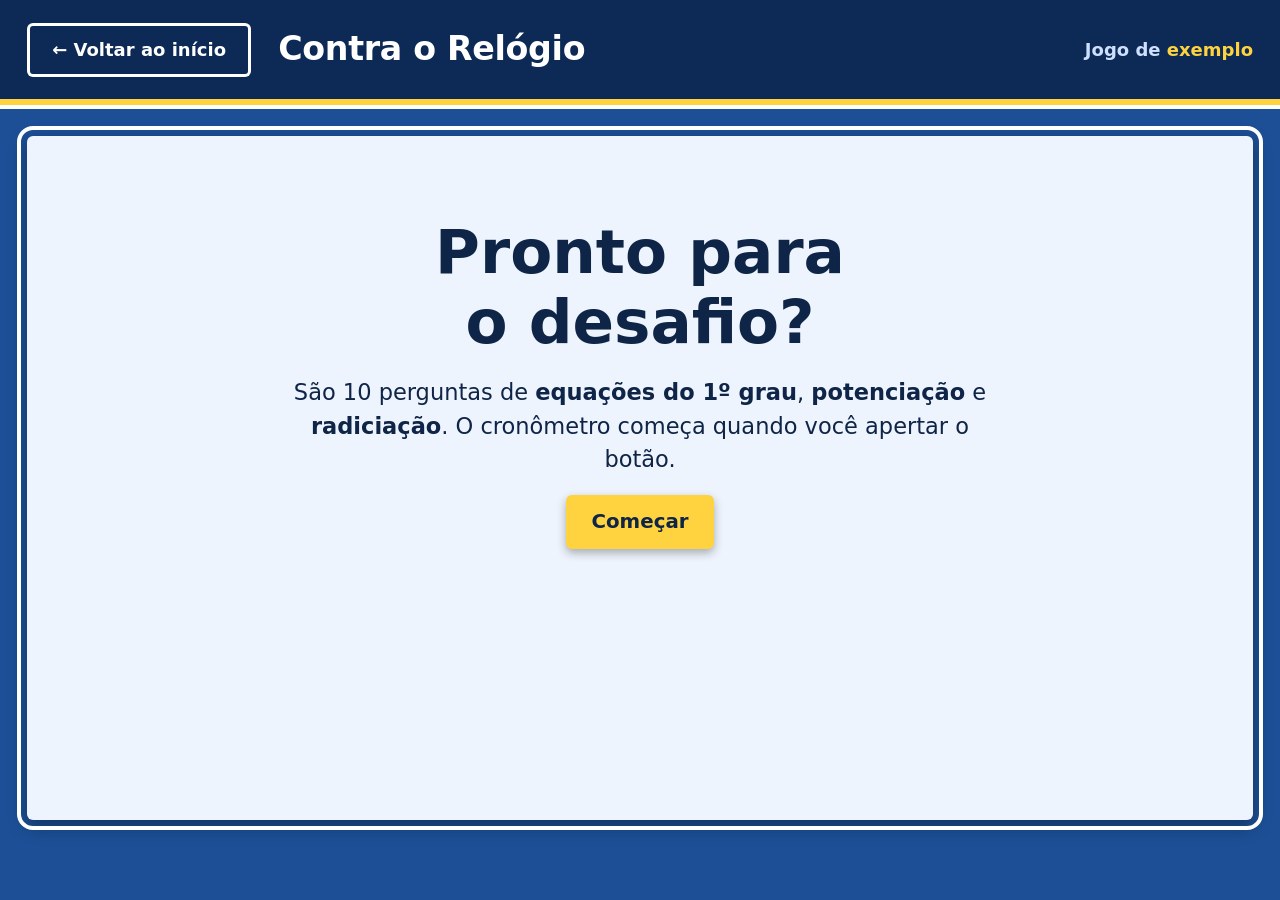
==== jogos/exemplo-2/index.html @ 6c47d1ba "Jogo de exemplo 2: Contra o Relógio (equações, potências e raízes) Co-Authored-By: Claude Opus 5.5 <" ====
<!DOCTYPE html>
<html lang="pt-BR">
<head>
  <meta charset="utf-8">
  <meta name="viewport" content="width=device-width, initial-scale=1">
  <title>Contra o Relógio · Fliperama da Matemática</title>
  <!-- Visual comum a todos os jogos (cores, cabeçalho e botões) -->
  <link rel="stylesheet" href="../../estilo-comum.css">
  <style>
    /* ===== Estilo só deste jogo ===== */

    .jogo {
      max-width: 46rem;
      margin: 0 auto;
    }

    .jogo__topo {
      display: flex;
      flex-wrap: wrap;
      gap: 0.75rem 1rem;
      align-items: center;
      justify-content: space-between;
      margin-bottom: 2rem;
    }

    .jogo__rodada {
      margin: 0;
      font-weight: 800;
      font-size: 1.1rem;
    }

    .jogo__placares {
      display: flex;
      flex-wrap: wrap;
      gap: 0.75rem;
    }

    /* Etiqueta com o assunto da pergunta */
    .assunto {
      display: inline-block;
      margin-left: 0.5rem;
      padding: 0.1rem 0.6rem;
      border-radius: 4px;
      background: var(--azul-quadra);
      color: var(--branco);
      font-size: 1rem;
    }

    .pergunta {
      margin: 0 0 0.5rem;
      font-size: clamp(1.1rem, 2.4vw, 1.3rem);
      font-weight: 700;
    }

    /* A conta em destaque */
    .conta {
      margin: 0 0 1.75rem;
      font-size: clamp(2rem, 6vw, 3.2rem);
      font-weight: 900;
      letter-spacing: -0.01em;
      line-height: 1.3;
      font-variant-numeric: tabular-nums;
    }

    .conta sup {
      font-size: 0.55em;
    }

    /* Sinal de raiz com a "tampa" em cima do número */
    .raiz {
      white-space: nowrap;
    }

    .raiz__numero {
      border-top: 0.08em solid currentColor;
      padding: 0 0.08em;
    }

    .x {
      color: var(--azul-quadra);
      font-style: italic;
    }

    /* As 4 respostas */
    .opcoes {
      display: grid;
      grid-template-columns: repeat(2, minmax(0, 1fr));
      gap: 1rem;
    }

    .opcao {
      min-height: 4rem;
      font-size: 1.6rem;
      background: var(--branco);
      color: var(--texto-escuro);
      box-shadow: inset 0 0 0 3px var(--azul-quadra), 0 4px 10px rgb(0 0 0 / 0.12);
    }

    .opcao:hover {
      background: var(--amarelo);
    }

    .opcao sup {
      font-size: 0.6em;
    }

    /* Resposta certa e resposta errada (com palavras na mensagem também) */
    .opcao--certa,
    .opcao--certa:hover {
      background: var(--acerto-fundo);
      box-shadow: inset 0 0 0 4px var(--acerto-linha);
      color: var(--acerto-texto);
      opacity: 1;
    }

    .opcao--errada,
    .opcao--errada:hover {
      background: var(--erro-fundo);
      box-shadow: inset 0 0 0 4px var(--erro-linha);
      color: var(--erro-texto);
      text-decoration: line-through;
      opacity: 1;
    }

    .explicacao {
      margin: 0 0 1rem;
      font-size: 1.15rem;
    }

    /* Tela inicial e tela final */
    .tela-centro {
      text-align: center;
      display: grid;
      gap: 1rem;
      justify-items: center;
      padding-block: 2rem;
      max-width: 40rem;
      margin: 0 auto;
    }

    .tela-centro h2 {
      font-size: clamp(2rem, 6vw, 3.4rem);
      font-weight: 900;
    }

    .tela-centro p {
      margin: 0;
      font-size: 1.25rem;
    }

    [hidden] {
      display: none !important;
    }

    @media (max-width: 30rem) {
      .opcoes {
        grid-template-columns: 1fr;
      }
    }
  </style>
</head>
<body>

  <!-- Cabeçalho igual em todos os jogos -->
  <header class="cabecalho">
    <div class="cabecalho__dentro">
      <a class="botao botao--voltar" href="../../index.html">← Voltar ao início</a>
      <h1 class="cabecalho__titulo">Contra o Relógio</h1>
      <p class="cabecalho__grupo">Jogo de <strong>exemplo</strong></p>
    </div>
  </header>

  <main class="pagina-jogo">
    <section class="area-jogo">

      <!-- Tela inicial -->
      <div class="tela-centro" id="telaInicio">
        <h2>Pronto para o desafio?</h2>
        <p>São 10 perguntas de <strong>equações do 1º grau</strong>, <strong>potenciação</strong> e <strong>radiciação</strong>. O cronômetro começa quando você apertar o botão.</p>
        <button class="botao" id="comecar">Começar</button>
      </div>

      <!-- Tela do jogo -->
      <div class="jogo" id="telaJogo" hidden>
        <div class="jogo__topo">
          <p class="jogo__rodada"><span id="rodada">Pergunta 1 de 10</span><span class="assunto" id="assunto"></span></p>
          <div class="jogo__placares">
            <div class="placar">Acertos <span class="placar__valor" id="placar">0</span></div>
            <div class="placar">Tempo <span class="placar__valor" id="relogio">0:00</span></div>
          </div>
        </div>

        <p class="pergunta" id="pergunta"></p>
        <p class="conta" id="conta"></p>
        <div class="opcoes" id="opcoes"></div>

        <!-- Mensagem de acerto ou erro (o leitor de tela também lê) -->
        <div aria-live="polite">
          <p class="mensagem" id="mensagem" hidden></p>
        </div>
        <p class="explicacao" id="explicacao" hidden></p>
        <button class="botao" id="proxima" hidden>Próxima pergunta</button>
      </div>

      <!-- Tela final -->
      <div class="tela-centro" id="telaFinal" hidden>
        <h2 id="tituloFinal"></h2>
        <p id="textoFinal"></p>
        <p id="tempoFinal"></p>
        <button class="botao" id="denovo">Jogar de novo</button>
      </div>

    </section>
  </main>

  <script>
    // ===== Configuração =====
    // Quantas perguntas de cada assunto (total: 10)
    const QUANTAS = { equacao: 4, potencia: 3, raiz: 3 };
    const TOTAL_PERGUNTAS = 10;

    // ===== Elementos da página =====
    const el = (id) => document.getElementById(id);

    // ===== Estado do jogo (fica só na memória da página) =====
    let perguntas = [];
    let rodada = 0;
    let acertos = 0;
    let errouNestaRodada = false;
    let inicio = 0;          // hora em que o jogo começou
    let cronometro = null;   // o relógio que atualiza a tela

    // ===== Ajudantes =====

    // Número inteiro sorteado entre min e max
    function sortear(min, max) {
      return Math.floor(Math.random() * (max - min + 1)) + min;
    }

    // Sorteia um item de uma lista
    function umDe(lista) {
      return lista[sortear(0, lista.length - 1)];
    }

    // Embaralha uma lista
    function embaralhar(lista) {
      return lista
        .map((item) => [Math.random(), item])
        .sort((a, b) => a[0] - b[0])
        .map((par) => par[1]);
    }

    // Escreve um número com o sinal de menos certinho: −3
    function num(n) {
      return n < 0 ? "−" + Math.abs(n) : String(n);
    }

    // Número negativo entre parênteses, para usar no meio da conta: (−3)
    function numP(n) {
      return n < 0 ? "(" + num(n) + ")" : String(n);
    }

    // "+ 5" ou "− 5", para escrever a conta
    function maisMenos(n) {
      return n < 0 ? " − " + Math.abs(n) : " + " + n;
    }

    // Termo com x: 1x vira x
    function termoX(a) {
      return (a === 1 ? "" : num(a)) + '<span class="x">x</span>';
    }

    // Potência escrita bonita: base com expoente em cima
    function potencia(base, exp) {
      return numP(base) + "<sup>" + exp + "</sup>";
    }

    // Raiz escrita bonita: √ ou ∛ com a tampa em cima do número
    function raiz(n, indice) {
      const simbolo = indice === 3 ? "∛" : "√";
      return '<span class="raiz">' + simbolo + '<span class="raiz__numero">' + num(n) + "</span></span>";
    }

    // ===== Perguntas de EQUAÇÃO DO 1º GRAU =====

    // ax + b = c
    function equacaoSimples() {
      const a = sortear(2, 9);
      const x = sortear(-9, 12);
      let b = sortear(-20, 20);
      if (b === 0) b = 7;
      const c = a * x + b;
      return {
        assunto: "Equação",
        pergunta: "Qual é o valor de x?",
        conta: termoX(a) + maisMenos(b) + " = " + num(c),
        resposta: x,
        erradas: [x + 1, x - 1, -x, (c + b) / a, c - b, x + 2],
        explicacao:
          `${a}x = ${num(c)}${maisMenos(-b)} → ${a}x = ${num(c - b)} → x = ${num(c - b)} ÷ ${a} = ${num(x)}.`,
        confere: (r) => a * r + b === c,
      };
    }

    // a(x + b) = c
    function equacaoParenteses() {
      const a = sortear(2, 6);
      const x = sortear(-6, 10);
      let b = sortear(-8, 9);
      if (b === 0) b = 3;
      const c = a * (x + b);
      return {
        assunto: "Equação",
        pergunta: "Qual é o valor de x?",
        conta: a + '(<span class="x">x</span>' + maisMenos(b) + ") = " + num(c),
        resposta: x,
        erradas: [x + 1, -x, c - b, c / a + b, x - 2, c - a * b + 1],
        explicacao:
          `Divida os dois lados por ${a}: x${maisMenos(b)} = ${num(c / a)} → x = ${num(c / a)}${maisMenos(-b)} = ${num(x)}.`,
        confere: (r) => a * (r + b) === c,
      };
    }

    // ax + b = cx + d
    function equacaoDoisLados() {
      const a = sortear(3, 9);
      const c = sortear(1, a - 1);
      const x = sortear(-8, 10);
      let b = sortear(-15, 15);
      if (b === 0) b = -4;
      const d = (a - c) * x + b;
      return {
        assunto: "Equação",
        pergunta: "Qual é o valor de x?",
        conta: termoX(a) + maisMenos(b) + " = " + termoX(c) + (d === 0 ? "" : maisMenos(d)),
        resposta: x,
        erradas: [x + 1, -x, x - 1, (d + b) / (a - c), (d - b) / (a + c), x + 3],
        explicacao:
          `Junte o x de um lado: ${a}x − ${c === 1 ? "" : c}x = ${num(d)}${maisMenos(-b)} → ${a - c}x = ${num(d - b)} → x = ${num(x)}.`,
        confere: (r) => a * r + b === c * r + d,
      };
    }

    // ===== Perguntas de POTENCIAÇÃO =====

    // Calcule a potência: 3⁴, (−2)³, 7⁰...
    function potenciaValor() {
      const opcoes = [
        [2, sortear(2, 8)], [3, sortear(2, 4)], [4, sortear(2, 3)], [5, sortear(2, 3)],
        [10, sortear(2, 5)], [-2, sortear(2, 5)], [-3, sortear(2, 3)], [sortear(6, 12), 2],
        [sortear(2, 9), 0], [-1, sortear(5, 8)],
      ];
      const [base, exp] = umDe(opcoes);
      const resp = Math.pow(base, exp);
      let explicacao;
      if (exp === 0) {
        explicacao = "Todo número diferente de zero elevado a 0 dá 1.";
      } else {
        explicacao =
          `${potencia(base, exp)} = ` + Array(exp).fill(numP(base)).join(" × ") + ` = ${num(resp)}.`;
        if (base < 0) {
          explicacao += exp % 2 === 0
            ? " Base negativa com expoente par: o resultado é positivo."
            : " Base negativa com expoente ímpar: o resultado é negativo.";
        }
      }
      return {
        assunto: "Potência",
        pergunta: "Quanto vale esta potência?",
        conta: potencia(base, exp),
        resposta: resp,
        erradas: [base * exp, -resp, resp * base, exp === 0 ? 0 : Math.pow(base, exp - 1), base + exp],
        explicacao,
        confere: (r) => r === Math.pow(base, exp),
      };
    }

    // Propriedades: 2⁵ · 2³ = 2^? ou 5⁷ ÷ 5³ = 5^?
    function potenciaPropriedade() {
      const base = sortear(2, 9);
      const m = sortear(3, 9);
      const n = sortear(2, m - 1);
      const multiplicar = Math.random() < 0.5;
      const resp = multiplicar ? m + n : m - n;
      return {
        assunto: "Potência",
        pergunta: "Qual expoente completa a conta?",
        conta: potencia(base, m) + (multiplicar ? " · " : " ÷ ") + potencia(base, n) + " = " + base + "<sup>?</sup>",
        resposta: resp,
        erradas: multiplicar ? [m * n, resp + 1, m - n, resp - 1] : [m + n, Math.floor(m / n), resp + 1, m * n],
        mostrar: (v) => base + "<sup>" + v + "</sup>",
        explicacao: multiplicar
          ? `Multiplicação de potências de mesma base: conserve a base e some os expoentes. ${m} + ${n} = ${resp}.`
          : `Divisão de potências de mesma base: conserve a base e subtraia os expoentes. ${m} − ${n} = ${resp}.`,
        confere: (r) => r === (multiplicar ? m + n : m - n),
      };
    }

    // ===== Perguntas de RADICIAÇÃO =====

    // Raiz quadrada exata: √144
    function raizQuadrada() {
      const r = sortear(2, 20);
      const n = r * r;
      return {
        assunto: "Raiz",
        pergunta: "Quanto vale esta raiz quadrada?",
        conta: raiz(n, 2),
        resposta: r,
        erradas: [n / 2, r + 1, r - 1, 2 * r],
        explicacao: `${r} × ${r} = ${n}, então ${raiz(n, 2)} = ${r}.`,
        confere: (v) => v >= 0 && v * v === n,
      };
    }

    // Raiz cúbica exata (pode ser negativa): ∛−27
    function raizCubica() {
      let r = sortear(-6, 10);
      if (r === 0 || r === 1) r = 4;
      const n = r * r * r;
      return {
        assunto: "Raiz",
        pergunta: "Quanto vale esta raiz cúbica?",
        conta: raiz(n, 3),
        resposta: r,
        erradas: [n / 3, -r, r + 1, r * r],
        explicacao: `${numP(r)} × ${numP(r)} × ${numP(r)} = ${num(n)}, então ${raiz(n, 3)} = ${num(r)}.`,
        confere: (v) => v * v * v === n,
      };
    }

    // Soma de raízes: √36 + √64 (cuidado: não é √100!)
    function raizSoma() {
      let a = sortear(2, 12);
      let b = sortear(2, 12);
      if (a === b) b = a + 1;
      const resp = a + b;
      const errada = Math.sqrt(a * a + b * b); // erro comum: juntar tudo dentro da raiz
      return {
        assunto: "Raiz",
        pergunta: "Quanto dá esta conta?",
        conta: raiz(a * a, 2) + " + " + raiz(b * b, 2),
        resposta: resp,
        erradas: [Math.round(errada), resp + 1, a * b, resp - 2],
        explicacao:
          `Calcule cada raiz primeiro: ${raiz(a * a, 2)} = ${a} e ${raiz(b * b, 2)} = ${b}. Depois some: ${a} + ${b} = ${resp}.` +
          ` Atenção: ${raiz(a * a, 2)} + ${raiz(b * b, 2)} não é igual a ${raiz(a * a + b * b, 2)}.`,
        confere: (v) => v === a + b,
      };
    }

    // ===== Montar a partida =====

    function montarPartida() {
      const lista = [];
      for (let i = 0; i < QUANTAS.equacao; i++) {
        lista.push(umDe([equacaoSimples, equacaoParenteses, equacaoDoisLados])());
      }
      for (let i = 0; i < QUANTAS.potencia; i++) {
        lista.push(umDe([potenciaValor, potenciaValor, potenciaPropriedade])());
      }
      for (let i = 0; i < QUANTAS.raiz; i++) {
        lista.push(umDe([raizQuadrada, raizCubica, raizSoma])());
      }
      return embaralhar(lista);
    }

    // Monta as 4 opções: a certa + 3 erradas diferentes (só números inteiros)
    function montarOpcoes(resposta, erradas) {
      const unicas = [...new Set(erradas)].filter(
        (x) => Number.isInteger(x) && x !== resposta
      );
      const escolhidas = embaralhar(unicas).slice(0, 3);
      // Garantia: se faltar opção, completa com números próximos
      let extra = 2;
      while (escolhidas.length < 3) {
        const candidato = resposta + extra;
        if (!escolhidas.includes(candidato) && candidato !== resposta) escolhidas.push(candidato);
        extra = extra > 0 ? -extra : -extra + 1;
      }
      return embaralhar([resposta, ...escolhidas]);
    }

    // ===== Cronômetro =====

    function tempoPassado() {
      return Math.floor((Date.now() - inicio) / 1000);
    }

    function formatarTempo(segundos) {
      const min = Math.floor(segundos / 60);
      const seg = segundos % 60;
      return min + ":" + String(seg).padStart(2, "0");
    }

    function ligarCronometro() {
      inicio = Date.now();
      el("relogio").textContent = "0:00";
      cronometro = setInterval(() => {
        el("relogio").textContent = formatarTempo(tempoPassado());
      }, 1000);
    }

    function desligarCronometro() {
      clearInterval(cronometro);
      return tempoPassado();
    }

    // ===== Rodadas =====

    function novaRodada() {
      rodada++;
      errouNestaRodada = false;
      const p = perguntas[rodada - 1];

      el("rodada").textContent = `Pergunta ${rodada} de ${TOTAL_PERGUNTAS}`;
      el("assunto").textContent = p.assunto;
      el("pergunta").textContent = p.pergunta;
      el("conta").innerHTML = p.conta;

      el("mensagem").hidden = true;
      el("explicacao").hidden = true;
      el("proxima").hidden = true;

      // Cria os botões de resposta
      const opcoes = el("opcoes");
      opcoes.innerHTML = "";
      montarOpcoes(p.resposta, p.erradas).forEach((valor) => {
        const botao = document.createElement("button");
        botao.className = "botao opcao";
        botao.innerHTML = p.mostrar ? p.mostrar(valor) : num(valor);
        botao.addEventListener("click", () => responder(botao, valor));
        opcoes.appendChild(botao);
      });
    }

    function responder(botao, valor) {
      const p = perguntas[rodada - 1];
      const mensagem = el("mensagem");
      mensagem.hidden = false;

      if (valor === p.resposta) {
        // Acertou!
        if (!errouNestaRodada) {
          acertos++;
          el("placar").textContent = acertos;
        }
        botao.classList.add("opcao--certa");
        mensagem.className = "mensagem mensagem--acerto";
        mensagem.textContent = errouNestaRodada ? "Acertou! Agora foi." : "Acertou! Na primeira!";
        el("explicacao").innerHTML = p.explicacao;
        el("explicacao").hidden = false;

        // Trava as opções e mostra o botão de seguir
        el("opcoes").querySelectorAll("button").forEach((b) => (b.disabled = true));
        const proxima = el("proxima");
        proxima.textContent = rodada < TOTAL_PERGUNTAS ? "Próxima pergunta" : "Ver resultado";
        proxima.hidden = false;
        proxima.focus();
      } else {
        // Errou: marca e deixa tentar de novo
        errouNestaRodada = true;
        botao.classList.add("opcao--errada");
        botao.disabled = true;
        mensagem.className = "mensagem mensagem--erro";
        mensagem.textContent = `Ainda não! ${botao.textContent} não é a resposta. Tente de novo.`;
      }
    }

    function mostrarFinal() {
      const segundos = desligarCronometro();
      el("telaJogo").hidden = true;
      el("telaFinal").hidden = false;
      el("tituloFinal").textContent =
        acertos >= 8 ? "Que jogada!" : acertos >= 5 ? "Mandou bem!" : "Bora treinar mais!";
      el("textoFinal").textContent = `Você acertou ${acertos} de ${TOTAL_PERGUNTAS} de primeira.`;
      const min = Math.floor(segundos / 60);
      const seg = segundos % 60;
      el("tempoFinal").textContent =
        "Seu tempo: " + (min > 0 ? `${min} min e ` : "") + `${seg} s. Será que dá para ser mais rápido?`;
      el("denovo").focus();
    }

    function comecar() {
      perguntas = montarPartida();
      rodada = 0;
      acertos = 0;
      el("placar").textContent = "0";
      el("telaInicio").hidden = true;
      el("telaFinal").hidden = true;
      el("telaJogo").hidden = false;
      ligarCronometro();
      novaRodada();
    }

    el("comecar").addEventListener("click", comecar);
    el("denovo").addEventListener("click", comecar);
    el("proxima").addEventListener("click", () => {
      if (rodada < TOTAL_PERGUNTAS) novaRodada();
      else mostrarFinal();
    });
  </script>
</body>
</html>
---- estilo-comum.css ----
/* =========================================================
   FLIPERAMA DA MATEMÁTICA — estilo comum
   Visual compartilhado por TODAS as páginas: a quadra da escola.
   O piso é azul, as bordas são linhas pintadas e cada grupo
   tem um número grande, como numa camisa de time.

   Os jogos usam estas classes e cores. Cores diferentes pedidas
   por um grupo ficam só DENTRO do jogo (peças, desenhos, cenário).
   ========================================================= */

/* ---------- 1. Cores (a tinta da quadra) ---------- */
:root {
  /* Piso */
  --azul-quadra: #1c4f96;      /* fundo da página */
  --azul-garrafao: #143d78;    /* cartões (como o garrafão pintado) */
  --azul-noite: #0c2a55;       /* cabeçalho */

  /* Linhas pintadas */
  --amarelo: #ffd23f;
  --branco: #ffffff;
  --verde: #8fe04f;
  --vermelho: #ff8f8f;

  /* Cor reservada SÓ para avisar novidade ("Novidade!") */
  --laranja-novidade: #ff8a1f;

  /* Textos */
  --texto-claro: #ffffff;
  --texto-claro-suave: #cfe0ff;  /* texto secundário sobre o azul */
  --texto-escuro: #0f2547;

  /* Área clara onde o jogo acontece */
  --piso-claro: #eef4fd;
  --linha-piso-claro: #b9cdea;

  /* Mensagens de acerto e erro (sempre com palavras também!) */
  --acerto-fundo: #e2f6d3;
  --acerto-linha: #3d8f12;
  --acerto-texto: #1b4604;
  --erro-fundo: #ffe3e3;
  --erro-linha: #d62828;
  --erro-texto: #7a0d0d;

  /* Letras: fontes que já vêm no computador e no celular (funcionam sem internet) */
  --fonte: system-ui, -apple-system, "Segoe UI", Roboto, "Helvetica Neue", Arial, sans-serif;

  /* Medidas */
  --largura-max: 76rem;
  --espaco: 1.5rem;
  --canto: 6px;
  --sombra: 0 6px 18px rgb(0 0 0 / 0.35);
}

/* ---------- 2. Base ---------- */
*,
*::before,
*::after {
  box-sizing: border-box;
}

html {
  font-size: 112.5%; /* 18px: o menor texto do site */
  -webkit-text-size-adjust: 100%;
  scrollbar-color: var(--amarelo) var(--azul-noite);
}

body {
  margin: 0;
  min-height: 100vh;
  font-family: var(--fonte);
  font-size: 1rem;
  line-height: 1.5;
  color: var(--texto-claro);
  background-color: var(--azul-quadra);
}

/* Linhas da quadra pintadas no fundo (círculo central e linha do meio) */
.fundo-quadra {
  background-image:
    url("data:image/svg+xml,%3Csvg xmlns='http://www.w3.org/2000/svg' viewBox='0 0 1200 800' preserveAspectRatio='xMidYMid slice'%3E%3Cg fill='none' stroke='%23ffffff' stroke-opacity='0.09' stroke-width='6'%3E%3Cline x1='0' y1='400' x2='1200' y2='400'/%3E%3Ccircle cx='600' cy='400' r='150'/%3E%3Cpath d='M-60 0 A 330 330 0 0 1 -60 800'/%3E%3Cpath d='M1260 0 A 330 330 0 0 0 1260 800'/%3E%3C/g%3E%3C/svg%3E");
  background-size: cover;
  background-attachment: fixed;
  background-position: center;
}

::selection {
  background: var(--amarelo);
  color: var(--texto-escuro);
}

img,
svg {
  display: block;
  max-width: 100%;
}

a {
  color: inherit;
  text-underline-offset: 0.2em;
}

/* Contorno de foco (quem usa o teclado vê onde está) */
:focus-visible {
  outline: 4px solid var(--amarelo);
  outline-offset: 3px;
}

h1,
h2,
h3 {
  line-height: 1.15;
  text-wrap: balance;
  margin: 0;
}

/* Texto só para leitores de tela */
.so-leitor {
  position: absolute;
  width: 1px;
  height: 1px;
  overflow: hidden;
  clip-path: inset(50%);
  white-space: nowrap;
}

/* ---------- 3. Cabeçalho (igual em todas as páginas) ---------- */
.cabecalho {
  background: var(--azul-noite);
  /* linha amarela pintada embaixo, com uma faixinha branca */
  border-bottom: 6px solid var(--amarelo);
  box-shadow: 0 4px 0 var(--branco);
  margin-bottom: 4px;
}

.cabecalho__dentro {
  max-width: var(--largura-max);
  margin: 0 auto;
  padding: 1rem var(--espaco);
  display: grid;
  grid-template-columns: auto 1fr auto;
  align-items: center;
  gap: 1rem 1.5rem;
  min-height: 5.5rem;
}

.cabecalho__titulo {
  font-size: clamp(1.35rem, 2.6vw, 1.9rem);
  font-weight: 800;
  letter-spacing: -0.01em;
}

.cabecalho__grupo {
  margin: 0;
  font-weight: 700;
  color: var(--texto-claro-suave);
  white-space: nowrap;
}

.cabecalho__grupo strong {
  color: var(--amarelo);
}

/* Cabeçalho da página inicial: nome do site bem grande */
.cabecalho--inicio .cabecalho__dentro {
  grid-template-columns: 1fr;
  padding-block: 2rem 1.75rem;
  gap: 0.5rem;
}

.cabecalho--inicio .cabecalho__titulo {
  font-size: clamp(2.2rem, 6vw, 4.2rem);
  font-weight: 900;
  letter-spacing: -0.03em;
  line-height: 1;
}

.cabecalho--inicio .cabecalho__titulo span {
  color: var(--amarelo);
}

.cabecalho__descricao {
  margin: 0;
  max-width: 40ch;
  font-size: clamp(1rem, 1.6vw, 1.2rem);
  color: var(--texto-claro-suave);
}

/* No celular, o cabeçalho dos jogos vira uma coluna */
@media (max-width: 44rem) {
  .cabecalho__dentro {
    grid-template-columns: 1fr;
    justify-items: start;
    gap: 0.6rem;
  }
}

/* ---------- 4. Botões ---------- */
.botao {
  display: inline-flex;
  align-items: center;
  justify-content: center;
  gap: 0.5rem;
  min-height: 3rem;
  padding: 0.6rem 1.4rem;
  border: 0;
  border-radius: var(--canto);
  font: inherit;
  font-weight: 800;
  font-size: 1.1rem;
  text-decoration: none;
  cursor: pointer;
  background: var(--amarelo);
  color: var(--texto-escuro);
  box-shadow: 0 4px 10px rgb(0 0 0 / 0.3);
  transition: transform 160ms cubic-bezier(0.16, 1, 0.3, 1),
    box-shadow 160ms cubic-bezier(0.16, 1, 0.3, 1);
}

.botao:hover {
  transform: translateY(-2px);
  box-shadow: 0 8px 18px rgb(0 0 0 / 0.35);
}

.botao:active {
  transform: translateY(1px);
  box-shadow: 0 2px 6px rgb(0 0 0 / 0.3);
}

.botao:disabled,
.botao[aria-disabled="true"] {
  opacity: 0.5;
  cursor: not-allowed;
  transform: none;
}

/* Botão "← Voltar ao início": contorno branco, como uma linha da quadra */
.botao--voltar {
  background: transparent;
  color: var(--texto-claro);
  box-shadow: inset 0 0 0 3px var(--branco);
  font-size: 1rem;
  white-space: nowrap;
}

.botao--voltar:hover {
  background: var(--branco);
  color: var(--texto-escuro);
  box-shadow: 0 6px 14px rgb(0 0 0 / 0.35);
}

/* Botão secundário (para usar dentro da área clara do jogo) */
.botao--secundario {
  background: var(--branco);
  color: var(--texto-escuro);
  box-shadow: inset 0 0 0 3px var(--texto-escuro);
}

/* ---------- 5. Número de camisa (desenhado em SVG) ---------- */
.numero {
  height: 5.5rem;
  width: auto;
  fill: none;
  stroke: var(--cor-linha, var(--amarelo));
  stroke-width: 16;
  stroke-linejoin: miter;
  stroke-linecap: square;
}

/* ---------- 6. Área do jogo (o jogo ocupa a tela embaixo do cabeçalho) ---------- */
.pagina-jogo {
  max-width: var(--largura-max);
  margin: 0 auto;
  padding: var(--espaco);
}

.area-jogo {
  background: var(--piso-claro);
  color: var(--texto-escuro);
  border-radius: var(--canto);
  /* linha branca pintada em volta */
  outline: 4px solid var(--branco);
  outline-offset: 6px;
  padding: clamp(1.25rem, 4vw, 2.5rem);
  box-shadow: var(--sombra);
  min-height: calc(100vh - 12rem);
}

.area-jogo :focus-visible {
  outline-color: var(--texto-escuro);
}

.area-jogo ::selection {
  background: var(--texto-escuro);
  color: var(--amarelo);
}

/* ---------- 7. Mensagens de acerto e erro ---------- */
/* Use sempre com palavras: "Acertou!" ou "Tente de novo". */
.mensagem {
  margin: 1rem 0;
  padding: 0.9rem 1.2rem;
  border-radius: var(--canto);
  border: 3px solid;
  font-size: 1.25rem;
  font-weight: 800;
}

.mensagem--acerto {
  background: var(--acerto-fundo);
  border-color: var(--acerto-linha);
  color: var(--acerto-texto);
}

.mensagem--erro {
  background: var(--erro-fundo);
  border-color: var(--erro-linha);
  color: var(--erro-texto);
}

/* ---------- 8. Placar (como o da quadra) ---------- */
.placar {
  display: inline-flex;
  align-items: center;
  gap: 0.75rem;
  padding: 0.5rem 1rem;
  background: var(--azul-noite);
  color: var(--texto-claro);
  border-radius: var(--canto);
  font-weight: 700;
}

.placar__valor {
  min-width: 2.5ch;
  padding: 0.1rem 0.5rem;
  background: #06152c;
  color: var(--amarelo);
  font-size: 1.8rem;
  font-weight: 900;
  font-variant-numeric: tabular-nums;
  text-align: center;
  border-radius: 4px;
}

/* ---------- 9. Selo "Novidade!" (única coisa que usa laranja) ---------- */
.selo-novidade {
  display: inline-block;
  padding: 0.15rem 0.6rem;
  background: var(--laranja-novidade);
  color: var(--texto-escuro);
  font-weight: 800;
  border-radius: 4px;
}

/* ---------- 10. Rodapé ---------- */
.rodape {
  max-width: var(--largura-max);
  margin: 0 auto;
  padding: 2rem var(--espaco) 2.5rem;
  color: var(--texto-claro-suave);
}

.rodape p {
  margin: 0;
}

/* Quem prefere menos movimento: sem animações */
@media (prefers-reduced-motion: reduce) {
  *,
  *::before,
  *::after {
    transition-duration: 0.01ms !important;
    animation-duration: 0.01ms !important;
  }
}
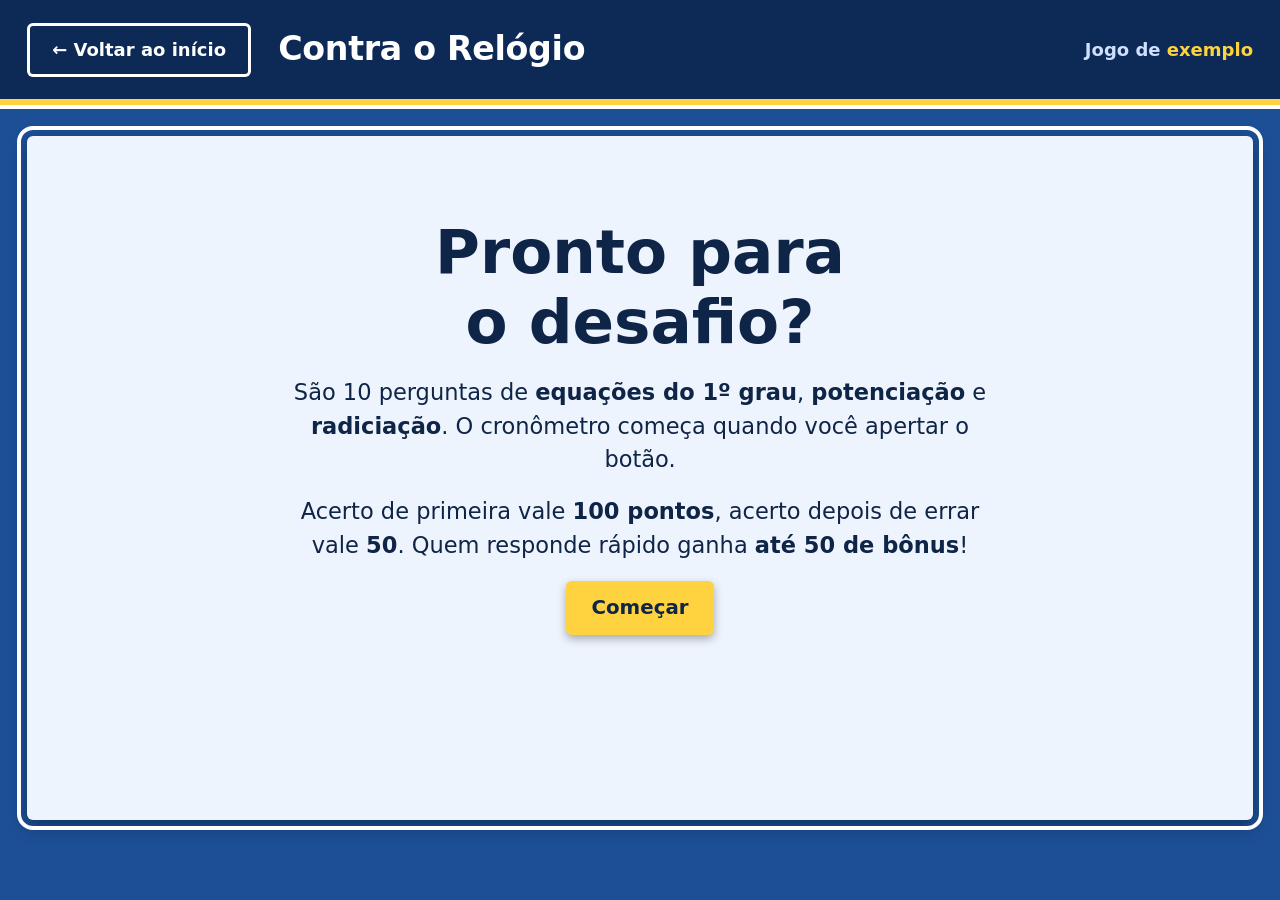
==== commit 7241867a: "Cronômetro e pontuação nos jogos de exemplo 100 pontos por acerto de primeira, 50 depois de errar e " ====
--- a/jogos/exemplo-2/index.html
+++ b/jogos/exemplo-2/index.html
@@ -106,7 +106,8 @@
 
     /* Resposta certa e resposta errada (com palavras na mensagem também) */
     .opcao--certa,
-    .opcao--certa:hover {
+    .opcao--certa:hover,
+    .opcao--certa:disabled {
       background: var(--acerto-fundo);
       box-shadow: inset 0 0 0 4px var(--acerto-linha);
       color: var(--acerto-texto);
@@ -114,7 +115,8 @@
     }
 
     .opcao--errada,
-    .opcao--errada:hover {
+    .opcao--errada:hover,
+    .opcao--errada:disabled {
       background: var(--erro-fundo);
       box-shadow: inset 0 0 0 4px var(--erro-linha);
       color: var(--erro-texto);
@@ -177,6 +179,7 @@
       <div class="tela-centro" id="telaInicio">
         <h2>Pronto para o desafio?</h2>
         <p>São 10 perguntas de <strong>equações do 1º grau</strong>, <strong>potenciação</strong> e <strong>radiciação</strong>. O cronômetro começa quando você apertar o botão.</p>
+        <p>Acerto de primeira vale <strong>100 pontos</strong>, acerto depois de errar vale <strong>50</strong>. Quem responde rápido ganha <strong>até 50 de bônus</strong>!</p>
         <button class="botao" id="comecar">Começar</button>
       </div>
 
@@ -185,7 +188,7 @@
         <div class="jogo__topo">
           <p class="jogo__rodada"><span id="rodada">Pergunta 1 de 10</span><span class="assunto" id="assunto"></span></p>
           <div class="jogo__placares">
-            <div class="placar">Acertos <span class="placar__valor" id="placar">0</span></div>
+            <div class="placar">Pontos <span class="placar__valor" id="placar">0</span></div>
             <div class="placar">Tempo <span class="placar__valor" id="relogio">0:00</span></div>
           </div>
         </div>
@@ -229,6 +232,8 @@
     let errouNestaRodada = false;
     let inicio = 0;          // hora em que o jogo começou
     let cronometro = null;   // o relógio que atualiza a tela
+    let pontos = 0;
+    let inicioPergunta = 0;  // hora em que a pergunta apareceu
 
     // ===== Ajudantes =====
 
@@ -481,6 +486,27 @@
       return embaralhar([resposta, ...escolhidas]);
     }
 
+    // ===== Pontuação (igual em todos os jogos do Fliperama) =====
+    // Acerto de primeira: 100 pontos. Acerto depois de errar: 50 pontos.
+    // Bônus de rapidez: até +50, perdendo 1 ponto a cada segundo de demora.
+    const PONTOS_ACERTO_PRIMEIRA = 100;
+    const PONTOS_ACERTO_DEPOIS = 50;
+    const BONUS_MAXIMO = 50;
+    const BONUS_PERDE_POR_SEGUNDO = 1;
+
+    function calcularPontos(acertouDePrimeira, segundosNaPergunta) {
+      const base = acertouDePrimeira ? PONTOS_ACERTO_PRIMEIRA : PONTOS_ACERTO_DEPOIS;
+      const bonus = Math.max(0, BONUS_MAXIMO - BONUS_PERDE_POR_SEGUNDO * segundosNaPergunta);
+      return { base, bonus, total: base + bonus };
+    }
+
+    // Mensagem de acerto com os pontos ganhos
+    function mensagemDePontos(acertouDePrimeira, ganho) {
+      const inicio = acertouDePrimeira ? "Acertou! Na primeira!" : "Acertou! Agora foi.";
+      const detalhe = ganho.bonus > 0 ? ` (${ganho.base} + ${ganho.bonus} de rapidez)` : "";
+      return `${inicio} +${ganho.total} pontos${detalhe}.`;
+    }
+
     // ===== Cronômetro =====
 
     function tempoPassado() {
@@ -511,6 +537,7 @@
     function novaRodada() {
       rodada++;
       errouNestaRodada = false;
+      inicioPergunta = Date.now();
       const p = perguntas[rodada - 1];
 
       el("rodada").textContent = `Pergunta ${rodada} de ${TOTAL_PERGUNTAS}`;
@@ -541,13 +568,15 @@
 
       if (valor === p.resposta) {
         // Acertou!
-        if (!errouNestaRodada) {
-          acertos++;
-          el("placar").textContent = acertos;
-        }
+        const dePrimeira = !errouNestaRodada;
+        if (dePrimeira) acertos++;
+        const segundos = Math.floor((Date.now() - inicioPergunta) / 1000);
+        const ganho = calcularPontos(dePrimeira, segundos);
+        pontos += ganho.total;
+        el("placar").textContent = pontos;
         botao.classList.add("opcao--certa");
         mensagem.className = "mensagem mensagem--acerto";
-        mensagem.textContent = errouNestaRodada ? "Acertou! Agora foi." : "Acertou! Na primeira!";
+        mensagem.textContent = mensagemDePontos(dePrimeira, ganho);
         el("explicacao").innerHTML = p.explicacao;
         el("explicacao").hidden = false;
 
@@ -573,7 +602,8 @@
       el("telaFinal").hidden = false;
       el("tituloFinal").textContent =
         acertos >= 8 ? "Que jogada!" : acertos >= 5 ? "Mandou bem!" : "Bora treinar mais!";
-      el("textoFinal").textContent = `Você acertou ${acertos} de ${TOTAL_PERGUNTAS} de primeira.`;
+      el("textoFinal").innerHTML =
+        `Você fez <strong>${pontos} pontos</strong> e acertou ${acertos} de ${TOTAL_PERGUNTAS} de primeira.`;
       const min = Math.floor(segundos / 60);
       const seg = segundos % 60;
       el("tempoFinal").textContent =
@@ -585,6 +615,7 @@
       perguntas = montarPartida();
       rodada = 0;
       acertos = 0;
+      pontos = 0;
       el("placar").textContent = "0";
       el("telaInicio").hidden = true;
       el("telaFinal").hidden = true;
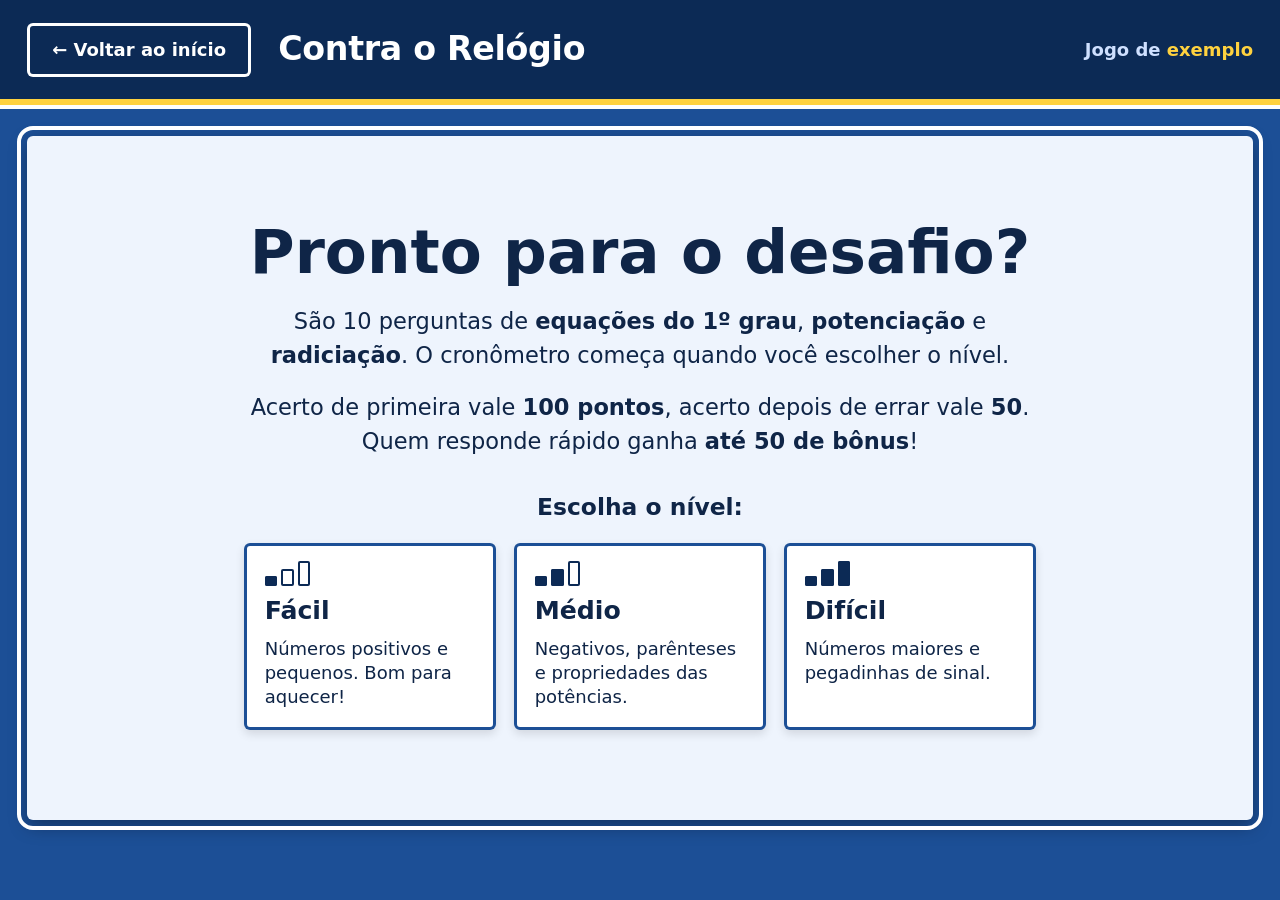
==== commit 1608c612: "Níveis de dificuldade nos jogos de exemplo - Fácil, Médio e Difícil na tela de início (componente .n" ====
--- a/jogos/exemplo-2/index.html
+++ b/jogos/exemplo-2/index.html
@@ -3,6 +3,8 @@
 <head>
   <meta charset="utf-8">
   <meta name="viewport" content="width=device-width, initial-scale=1">
+  <!-- Pede aos sites de busca (Google etc.) para não listar esta página -->
+  <meta name="robots" content="noindex, nofollow">
   <title>Contra o Relógio · Fliperama da Matemática</title>
   <!-- Visual comum a todos os jogos (cores, cabeçalho e botões) -->
   <link rel="stylesheet" href="../../estilo-comum.css">
@@ -133,10 +135,11 @@
     .tela-centro {
       text-align: center;
       display: grid;
+      grid-template-columns: minmax(0, 1fr); /* não deixa passar da largura da tela */
       gap: 1rem;
       justify-items: center;
       padding-block: 2rem;
-      max-width: 40rem;
+      max-width: 44rem;
       margin: 0 auto;
     }
 
@@ -148,6 +151,19 @@
     .tela-centro p {
       margin: 0;
       font-size: 1.25rem;
+    }
+
+    .tela-centro .subtitulo {
+      margin-top: 0.75rem;
+      font-size: 1.3rem;
+      font-weight: 800;
+    }
+
+    .botoes-final {
+      display: flex;
+      flex-wrap: wrap;
+      gap: 1rem;
+      justify-content: center;
     }
 
     [hidden] {
@@ -178,9 +194,26 @@
       <!-- Tela inicial -->
       <div class="tela-centro" id="telaInicio">
         <h2>Pronto para o desafio?</h2>
-        <p>São 10 perguntas de <strong>equações do 1º grau</strong>, <strong>potenciação</strong> e <strong>radiciação</strong>. O cronômetro começa quando você apertar o botão.</p>
+        <p>São 10 perguntas de <strong>equações do 1º grau</strong>, <strong>potenciação</strong> e <strong>radiciação</strong>. O cronômetro começa quando você escolher o nível.</p>
         <p>Acerto de primeira vale <strong>100 pontos</strong>, acerto depois de errar vale <strong>50</strong>. Quem responde rápido ganha <strong>até 50 de bônus</strong>!</p>
-        <button class="botao" id="comecar">Começar</button>
+        <p class="subtitulo">Escolha o nível:</p>
+        <div class="niveis">
+          <button class="nivel" data-nivel="facil">
+            <span class="nivel__barras" aria-hidden="true"><span class="cheia"></span><span></span><span></span></span>
+            <span class="nivel__nome">Fácil</span>
+            <span class="nivel__descricao">Números positivos e pequenos. Bom para aquecer!</span>
+          </button>
+          <button class="nivel" data-nivel="medio">
+            <span class="nivel__barras" aria-hidden="true"><span class="cheia"></span><span class="cheia"></span><span></span></span>
+            <span class="nivel__nome">Médio</span>
+            <span class="nivel__descricao">Negativos, parênteses e propriedades das potências.</span>
+          </button>
+          <button class="nivel" data-nivel="dificil">
+            <span class="nivel__barras" aria-hidden="true"><span class="cheia"></span><span class="cheia"></span><span class="cheia"></span></span>
+            <span class="nivel__nome">Difícil</span>
+            <span class="nivel__descricao">Números maiores e pegadinhas de sinal.</span>
+          </button>
+        </div>
       </div>
 
       <!-- Tela do jogo -->
@@ -210,7 +243,10 @@
         <h2 id="tituloFinal"></h2>
         <p id="textoFinal"></p>
         <p id="tempoFinal"></p>
-        <button class="botao" id="denovo">Jogar de novo</button>
+        <div class="botoes-final">
+          <button class="botao" id="denovo">Jogar de novo</button>
+          <button class="botao botao--secundario" id="mudarNivel">Mudar de nível</button>
+        </div>
       </div>
 
     </section>
@@ -221,11 +257,13 @@
     // Quantas perguntas de cada assunto (total: 10)
     const QUANTAS = { equacao: 4, potencia: 3, raiz: 3 };
     const TOTAL_PERGUNTAS = 10;
+    const NOMES_DOS_NIVEIS = { facil: "Fácil", medio: "Médio", dificil: "Difícil" };
 
     // ===== Elementos da página =====
     const el = (id) => document.getElementById(id);
 
     // ===== Estado do jogo (fica só na memória da página) =====
+    let nivel = "medio";     // nível escolhido na tela inicial
     let perguntas = [];
     let rodada = 0;
     let acertos = 0;
@@ -287,12 +325,18 @@
     }
 
     // ===== Perguntas de EQUAÇÃO DO 1º GRAU =====
+    // Cada gerador olha a variável "nivel" para escolher o tamanho dos números.
 
     // ax + b = c
     function equacaoSimples() {
-      const a = sortear(2, 9);
-      const x = sortear(-9, 12);
-      let b = sortear(-20, 20);
+      let a, x, b;
+      if (nivel === "facil") {          // tudo positivo e pequeno
+        a = sortear(2, 5); x = sortear(1, 10); b = sortear(1, 20);
+      } else if (nivel === "medio") {
+        a = sortear(2, 9); x = sortear(-9, 12); b = sortear(-20, 20);
+      } else {                          // números maiores e negativos
+        a = sortear(2, 12); x = sortear(-15, 15); b = sortear(-40, 40);
+      }
       if (b === 0) b = 7;
       const c = a * x + b;
       return {
@@ -309,9 +353,12 @@
 
     // a(x + b) = c
     function equacaoParenteses() {
-      const a = sortear(2, 6);
-      const x = sortear(-6, 10);
-      let b = sortear(-8, 9);
+      let a, x, b;
+      if (nivel === "dificil") {
+        a = sortear(2, 9); x = sortear(-10, 12); b = sortear(-12, 12);
+      } else {
+        a = sortear(2, 6); x = sortear(-6, 10); b = sortear(-8, 9);
+      }
       if (b === 0) b = 3;
       const c = a * (x + b);
       return {
@@ -328,10 +375,13 @@
 
     // ax + b = cx + d
     function equacaoDoisLados() {
-      const a = sortear(3, 9);
+      let a, x, b;
+      if (nivel === "dificil") {
+        a = sortear(4, 12); x = sortear(-12, 12); b = sortear(-30, 30);
+      } else {
+        a = sortear(3, 9); x = sortear(-8, 10); b = sortear(-15, 15);
+      }
       const c = sortear(1, a - 1);
-      const x = sortear(-8, 10);
-      let b = sortear(-15, 15);
       if (b === 0) b = -4;
       const d = (a - c) * x + b;
       return {
@@ -350,11 +400,24 @@
 
     // Calcule a potência: 3⁴, (−2)³, 7⁰...
     function potenciaValor() {
-      const opcoes = [
-        [2, sortear(2, 8)], [3, sortear(2, 4)], [4, sortear(2, 3)], [5, sortear(2, 3)],
-        [10, sortear(2, 5)], [-2, sortear(2, 5)], [-3, sortear(2, 3)], [sortear(6, 12), 2],
-        [sortear(2, 9), 0], [-1, sortear(5, 8)],
-      ];
+      let opcoes;
+      if (nivel === "facil") {
+        opcoes = [
+          [2, sortear(2, 5)], [3, sortear(2, 3)], [4, 2], [5, sortear(2, 3)],
+          [10, sortear(2, 3)], [sortear(6, 10), 2],
+        ];
+      } else if (nivel === "medio") {
+        opcoes = [
+          [2, sortear(2, 8)], [3, sortear(2, 4)], [4, sortear(2, 3)], [5, sortear(2, 3)],
+          [10, sortear(2, 5)], [-2, sortear(2, 5)], [-3, sortear(2, 3)], [sortear(6, 12), 2],
+          [sortear(2, 9), 0], [-1, sortear(5, 8)],
+        ];
+      } else {
+        opcoes = [
+          [-2, sortear(3, 6)], [-3, sortear(3, 4)], [-4, 3], [-5, 3], [2, sortear(7, 10)],
+          [3, sortear(4, 5)], [sortear(-9, -2), 0], [sortear(11, 15), 2],
+        ];
+      }
       const [base, exp] = umDe(opcoes);
       const resp = Math.pow(base, exp);
       let explicacao;
@@ -380,12 +443,49 @@
       };
     }
 
-    // Propriedades: 2⁵ · 2³ = 2^? ou 5⁷ ÷ 5³ = 5^?
+    // Pegadinha do sinal (Difícil): −2⁴ é diferente de (−2)⁴
+    function potenciaSinal() {
+      const a = sortear(2, 5);
+      const exp = umDe([2, 4]);
+      const valor = Math.pow(a, exp);
+      return {
+        assunto: "Potência",
+        pergunta: "Quanto vale esta conta? Cuidado com o sinal!",
+        conta: "−" + potencia(a, exp),
+        resposta: -valor,
+        erradas: [valor, -(a * exp), a * exp, -valor + 1],
+        explicacao:
+          `Sem parênteses, o expoente vale só para o ${a}: −${potencia(a, exp)} = −(${Array(exp).fill(a).join(" × ")}) = ${num(-valor)}. ` +
+          `Já ${potencia(-a, exp)} daria ${valor}.`,
+        confere: (r) => r === -valor,
+      };
+    }
+
+    // Propriedades: 2⁵ · 2³ = 2^?, 5⁷ ÷ 5³ = 5^? e, no Difícil, (3²)⁴ = 3^?
     function potenciaPropriedade() {
       const base = sortear(2, 9);
+      const tipos = nivel === "dificil" ? ["vezes", "dividir", "potencia"] : ["vezes", "dividir"];
+      const tipo = umDe(tipos);
+
+      if (tipo === "potencia") {
+        const m = sortear(2, 5);
+        const n = sortear(2, 4);
+        const resp = m * n;
+        return {
+          assunto: "Potência",
+          pergunta: "Qual expoente completa a conta?",
+          conta: "(" + potencia(base, m) + ")<sup>" + n + "</sup> = " + base + "<sup>?</sup>",
+          resposta: resp,
+          erradas: [m + n, resp + 1, resp - 1, Math.pow(m, n)],
+          mostrar: (v) => base + "<sup>" + v + "</sup>",
+          explicacao: `Potência de potência: conserve a base e multiplique os expoentes. ${m} × ${n} = ${resp}.`,
+          confere: (r) => r === m * n,
+        };
+      }
+
       const m = sortear(3, 9);
       const n = sortear(2, m - 1);
-      const multiplicar = Math.random() < 0.5;
+      const multiplicar = tipo === "vezes";
       const resp = multiplicar ? m + n : m - n;
       return {
         assunto: "Potência",
@@ -405,7 +505,7 @@
 
     // Raiz quadrada exata: √144
     function raizQuadrada() {
-      const r = sortear(2, 20);
+      const r = nivel === "facil" ? sortear(2, 10) : nivel === "medio" ? sortear(2, 20) : sortear(11, 30);
       const n = r * r;
       return {
         assunto: "Raiz",
@@ -418,9 +518,9 @@
       };
     }
 
-    // Raiz cúbica exata (pode ser negativa): ∛−27
+    // Raiz cúbica exata (no Médio e no Difícil pode ser negativa): ∛−27
     function raizCubica() {
-      let r = sortear(-6, 10);
+      let r = nivel === "facil" ? sortear(2, 5) : nivel === "medio" ? sortear(-6, 10) : sortear(-10, 12);
       if (r === 0 || r === 1) r = 4;
       const n = r * r * r;
       return {
@@ -435,10 +535,28 @@
     }
 
     // Soma de raízes: √36 + √64 (cuidado: não é √100!)
+    // No Difícil: √a + √b − √c
     function raizSoma() {
       let a = sortear(2, 12);
       let b = sortear(2, 12);
       if (a === b) b = a + 1;
+
+      if (nivel === "dificil") {
+        let c = sortear(2, 15);
+        if (c === a || c === b) c = Math.max(a, b) + 1;
+        const resp = a + b - c;
+        return {
+          assunto: "Raiz",
+          pergunta: "Quanto dá esta conta?",
+          conta: raiz(a * a, 2) + " + " + raiz(b * b, 2) + " − " + raiz(c * c, 2),
+          resposta: resp,
+          erradas: [a + b + c, resp + 1, resp - 2, -resp, c - a - b + 2],
+          explicacao:
+            `Calcule cada raiz primeiro: ${a}, ${b} e ${c}. Depois faça a conta: ${a} + ${b} − ${c} = ${num(resp)}.`,
+          confere: (v) => v === a + b - c,
+        };
+      }
+
       const resp = a + b;
       const errada = Math.sqrt(a * a + b * b); // erro comum: juntar tudo dentro da raiz
       return {
@@ -456,16 +574,37 @@
 
     // ===== Montar a partida =====
 
+    // Quais tipos de pergunta entram em cada nível
+    const TIPOS_POR_NIVEL = {
+      facil: {
+        equacao: [equacaoSimples],
+        potencia: [potenciaValor],
+        raiz: [raizQuadrada, raizQuadrada, raizCubica],
+      },
+      medio: {
+        equacao: [equacaoSimples, equacaoParenteses, equacaoDoisLados],
+        potencia: [potenciaValor, potenciaValor, potenciaPropriedade],
+        raiz: [raizQuadrada, raizCubica, raizSoma],
+      },
+      dificil: {
+        equacao: [equacaoSimples, equacaoParenteses, equacaoDoisLados, equacaoDoisLados],
+        potencia: [potenciaValor, potenciaSinal, potenciaPropriedade],
+        raiz: [raizQuadrada, raizCubica, raizSoma],
+      },
+    };
+
     function montarPartida() {
+      const tipos = TIPOS_POR_NIVEL[nivel];
       const lista = [];
-      for (let i = 0; i < QUANTAS.equacao; i++) {
-        lista.push(umDe([equacaoSimples, equacaoParenteses, equacaoDoisLados])());
-      }
-      for (let i = 0; i < QUANTAS.potencia; i++) {
-        lista.push(umDe([potenciaValor, potenciaValor, potenciaPropriedade])());
-      }
-      for (let i = 0; i < QUANTAS.raiz; i++) {
-        lista.push(umDe([raizQuadrada, raizCubica, raizSoma])());
+      for (const assunto of ["equacao", "potencia", "raiz"]) {
+        for (let i = 0; i < QUANTAS[assunto]; i++) {
+          // Sorteia de novo se a conta já apareceu nesta partida
+          let pergunta = umDe(tipos[assunto])();
+          for (let tentativa = 0; tentativa < 30 && lista.some((q) => q.conta === pergunta.conta); tentativa++) {
+            pergunta = umDe(tipos[assunto])();
+          }
+          lista.push(pergunta);
+        }
       }
       return embaralhar(lista);
     }
@@ -540,7 +679,7 @@
       inicioPergunta = Date.now();
       const p = perguntas[rodada - 1];
 
-      el("rodada").textContent = `Pergunta ${rodada} de ${TOTAL_PERGUNTAS}`;
+      el("rodada").textContent = `Pergunta ${rodada} de ${TOTAL_PERGUNTAS} · Nível ${NOMES_DOS_NIVEIS[nivel]}`;
       el("assunto").textContent = p.assunto;
       el("pergunta").textContent = p.pergunta;
       el("conta").innerHTML = p.conta;
@@ -603,7 +742,7 @@
       el("tituloFinal").textContent =
         acertos >= 8 ? "Que jogada!" : acertos >= 5 ? "Mandou bem!" : "Bora treinar mais!";
       el("textoFinal").innerHTML =
-        `Você fez <strong>${pontos} pontos</strong> e acertou ${acertos} de ${TOTAL_PERGUNTAS} de primeira.`;
+        `Nível ${NOMES_DOS_NIVEIS[nivel]}: você fez <strong>${pontos} pontos</strong> e acertou ${acertos} de ${TOTAL_PERGUNTAS} de primeira.`;
       const min = Math.floor(segundos / 60);
       const seg = segundos % 60;
       el("tempoFinal").textContent =
@@ -624,8 +763,19 @@
       novaRodada();
     }
 
-    el("comecar").addEventListener("click", comecar);
+    // Botões de nível: guardam o nível escolhido e começam o jogo
+    document.querySelectorAll(".nivel").forEach((botao) => {
+      botao.addEventListener("click", () => {
+        nivel = botao.dataset.nivel;
+        comecar();
+      });
+    });
+
     el("denovo").addEventListener("click", comecar);
+    el("mudarNivel").addEventListener("click", () => {
+      el("telaFinal").hidden = true;
+      el("telaInicio").hidden = false;
+    });
     el("proxima").addEventListener("click", () => {
       if (rodada < TOTAL_PERGUNTAS) novaRodada();
       else mostrarFinal();
--- a/estilo-comum.css
+++ b/estilo-comum.css
@@ -351,6 +351,72 @@
   border-radius: 4px;
 }
 
+/* ---------- 9b. Escolha do nível (Fácil, Médio, Difícil) ---------- */
+/* Use dentro da área clara do jogo. As barrinhas mostram a dificuldade:
+   1 pintada = Fácil, 2 = Médio, 3 = Difícil. */
+.niveis {
+  display: grid;
+  grid-template-columns: repeat(auto-fit, minmax(min(100%, 11rem), 1fr));
+  gap: 1rem;
+  width: 100%;
+  max-width: 44rem;
+}
+
+.nivel {
+  display: grid;
+  gap: 0.35rem;
+  justify-items: start;
+  align-content: start;
+  padding: 1rem 1.15rem 1.15rem;
+  min-height: 7rem;
+  border: 0;
+  border-radius: var(--canto);
+  background: var(--branco);
+  color: var(--texto-escuro);
+  font: inherit;
+  text-align: left;
+  cursor: pointer;
+  box-shadow: inset 0 0 0 3px var(--azul-quadra), 0 4px 10px rgb(0 0 0 / 0.12);
+  transition: transform 160ms cubic-bezier(0.16, 1, 0.3, 1), background-color 160ms ease-out;
+}
+
+.nivel:hover {
+  background: var(--amarelo);
+  transform: translateY(-2px);
+}
+
+.nivel__nome {
+  font-size: 1.4rem;
+  font-weight: 900;
+}
+
+.nivel__descricao {
+  font-size: 1rem;
+  line-height: 1.35;
+}
+
+/* Barrinhas de dificuldade */
+.nivel__barras {
+  display: flex;
+  align-items: flex-end;
+  gap: 4px;
+  height: 1.4rem;
+}
+
+.nivel__barras span {
+  width: 0.7rem;
+  border-radius: 2px;
+  box-shadow: inset 0 0 0 2px var(--azul-noite);
+}
+
+.nivel__barras span:nth-child(1) { height: 40%; }
+.nivel__barras span:nth-child(2) { height: 70%; }
+.nivel__barras span:nth-child(3) { height: 100%; }
+
+.nivel__barras span.cheia {
+  background: var(--azul-noite);
+}
+
 /* ---------- 10. Rodapé ---------- */
 .rodape {
   max-width: var(--largura-max);
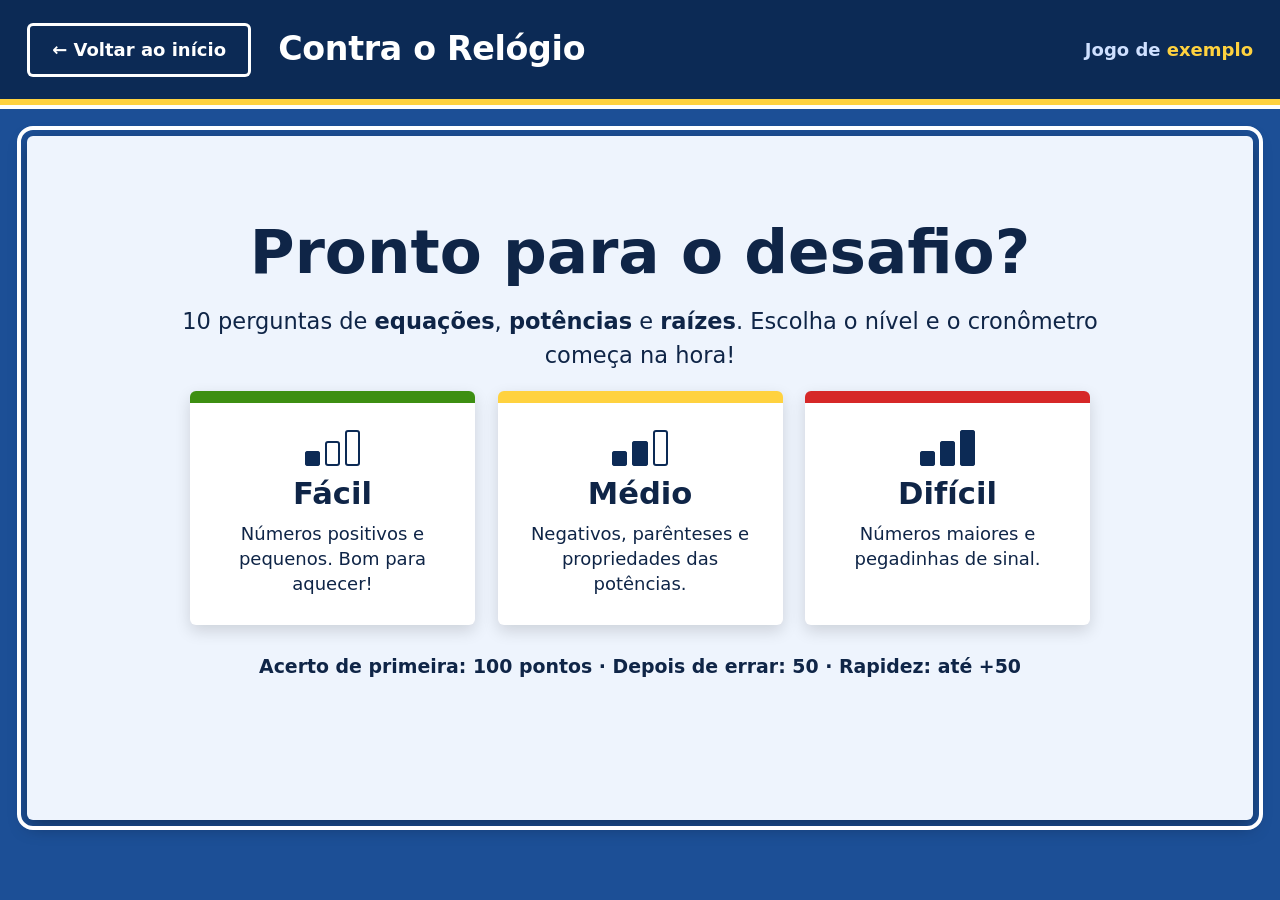
==== commit 1a5b432d: "Novo visual da escolha de nível Cartões centralizados com faixa de cor (verde, amarelo, vermelho), f" ====
--- a/jogos/exemplo-2/index.html
+++ b/jogos/exemplo-2/index.html
@@ -139,7 +139,7 @@
       gap: 1rem;
       justify-items: center;
       padding-block: 2rem;
-      max-width: 44rem;
+      max-width: 52rem;
       margin: 0 auto;
     }
 
@@ -151,6 +151,11 @@
     .tela-centro p {
       margin: 0;
       font-size: 1.25rem;
+    }
+
+    .tela-centro .regras {
+      margin-top: 0.5rem;
+      font-size: 1.05rem;
     }
 
     .tela-centro .subtitulo {
@@ -194,26 +199,25 @@
       <!-- Tela inicial -->
       <div class="tela-centro" id="telaInicio">
         <h2>Pronto para o desafio?</h2>
-        <p>São 10 perguntas de <strong>equações do 1º grau</strong>, <strong>potenciação</strong> e <strong>radiciação</strong>. O cronômetro começa quando você escolher o nível.</p>
-        <p>Acerto de primeira vale <strong>100 pontos</strong>, acerto depois de errar vale <strong>50</strong>. Quem responde rápido ganha <strong>até 50 de bônus</strong>!</p>
-        <p class="subtitulo">Escolha o nível:</p>
+        <p>10 perguntas de <strong>equações</strong>, <strong>potências</strong> e <strong>raízes</strong>. Escolha o nível e o cronômetro começa na hora!</p>
         <div class="niveis">
-          <button class="nivel" data-nivel="facil">
+          <button class="nivel nivel--facil" data-nivel="facil">
             <span class="nivel__barras" aria-hidden="true"><span class="cheia"></span><span></span><span></span></span>
             <span class="nivel__nome">Fácil</span>
             <span class="nivel__descricao">Números positivos e pequenos. Bom para aquecer!</span>
           </button>
-          <button class="nivel" data-nivel="medio">
+          <button class="nivel nivel--medio" data-nivel="medio">
             <span class="nivel__barras" aria-hidden="true"><span class="cheia"></span><span class="cheia"></span><span></span></span>
             <span class="nivel__nome">Médio</span>
             <span class="nivel__descricao">Negativos, parênteses e propriedades das potências.</span>
           </button>
-          <button class="nivel" data-nivel="dificil">
+          <button class="nivel nivel--dificil" data-nivel="dificil">
             <span class="nivel__barras" aria-hidden="true"><span class="cheia"></span><span class="cheia"></span><span class="cheia"></span></span>
             <span class="nivel__nome">Difícil</span>
             <span class="nivel__descricao">Números maiores e pegadinhas de sinal.</span>
           </button>
         </div>
+        <p class="regras">Acerto de primeira: 100 pontos · Depois de errar: 50 · Rapidez: até +50</p>
       </div>
 
       <!-- Tela do jogo -->
--- a/estilo-comum.css
+++ b/estilo-comum.css
@@ -352,60 +352,79 @@
 }
 
 /* ---------- 9b. Escolha do nível (Fácil, Médio, Difícil) ---------- */
-/* Use dentro da área clara do jogo. As barrinhas mostram a dificuldade:
-   1 pintada = Fácil, 2 = Médio, 3 = Difícil. */
+/* Use dentro da área clara do jogo. Cada nível tem uma faixa de cor
+   (verde, amarelo, vermelho) e barrinhas: 1 cheia = Fácil, 2 = Médio, 3 = Difícil.
+   Exemplo:
+   <button class="nivel nivel--facil" data-nivel="facil">
+     <span class="nivel__barras" aria-hidden="true"><span class="cheia"></span><span></span><span></span></span>
+     <span class="nivel__nome">Fácil</span>
+     <span class="nivel__descricao">O que muda neste nível.</span>
+   </button> */
 .niveis {
   display: grid;
-  grid-template-columns: repeat(auto-fit, minmax(min(100%, 11rem), 1fr));
-  gap: 1rem;
+  grid-template-columns: repeat(3, minmax(0, 1fr));
+  gap: 1.25rem;
   width: 100%;
-  max-width: 44rem;
+  max-width: 50rem;
+  margin-inline: auto;
 }
 
 .nivel {
-  display: grid;
-  gap: 0.35rem;
-  justify-items: start;
-  align-content: start;
-  padding: 1rem 1.15rem 1.15rem;
-  min-height: 7rem;
+  --cor-nivel: var(--amarelo);
+  display: flex;
+  flex-direction: column;
+  align-items: center;
+  gap: 0.6rem;
+  padding: 1.5rem 1.25rem 1.6rem;
   border: 0;
+  border-top: 12px solid var(--cor-nivel);
   border-radius: var(--canto);
   background: var(--branco);
   color: var(--texto-escuro);
   font: inherit;
-  text-align: left;
+  text-align: center;
   cursor: pointer;
-  box-shadow: inset 0 0 0 3px var(--azul-quadra), 0 4px 10px rgb(0 0 0 / 0.12);
-  transition: transform 160ms cubic-bezier(0.16, 1, 0.3, 1), background-color 160ms ease-out;
-}
+  box-shadow: 0 6px 16px rgb(0 0 0 / 0.14);
+  transition: transform 180ms cubic-bezier(0.16, 1, 0.3, 1),
+    box-shadow 180ms cubic-bezier(0.16, 1, 0.3, 1);
+}
+
+.nivel--facil { --cor-nivel: var(--acerto-linha); }
+.nivel--medio { --cor-nivel: var(--amarelo); }
+.nivel--dificil { --cor-nivel: var(--erro-linha); }
 
 .nivel:hover {
-  background: var(--amarelo);
-  transform: translateY(-2px);
+  transform: translateY(-4px);
+  box-shadow: 0 12px 24px rgb(0 0 0 / 0.2);
+}
+
+.nivel:active {
+  transform: translateY(0);
 }
 
 .nivel__nome {
-  font-size: 1.4rem;
+  font-size: 1.7rem;
   font-weight: 900;
+  line-height: 1.1;
 }
 
 .nivel__descricao {
   font-size: 1rem;
-  line-height: 1.35;
+  line-height: 1.4;
+  max-width: 16rem;
 }
 
 /* Barrinhas de dificuldade */
 .nivel__barras {
   display: flex;
   align-items: flex-end;
-  gap: 4px;
-  height: 1.4rem;
+  gap: 5px;
+  height: 2rem;
 }
 
 .nivel__barras span {
-  width: 0.7rem;
-  border-radius: 2px;
+  width: 0.85rem;
+  border-radius: 3px;
   box-shadow: inset 0 0 0 2px var(--azul-noite);
 }
 
@@ -415,6 +434,36 @@
 
 .nivel__barras span.cheia {
   background: var(--azul-noite);
+}
+
+/* Regras de pontuação, em uma linha abaixo dos níveis */
+.regras {
+  margin: 0;
+  font-size: 1rem;
+  font-weight: 600;
+}
+
+/* No celular: um nível embaixo do outro, em formato de faixa */
+@media (max-width: 40rem) {
+  .niveis {
+    grid-template-columns: 1fr;
+    gap: 0.9rem;
+  }
+  .nivel {
+    display: grid;
+    grid-template-columns: auto 1fr;
+    grid-template-rows: auto auto;
+    column-gap: 1rem;
+    row-gap: 0.15rem;
+    align-items: center;
+    text-align: left;
+    padding: 1rem 1.15rem;
+    border-top: 0;
+    border-left: 12px solid var(--cor-nivel);
+  }
+  .nivel__barras { grid-row: 1 / 3; }
+  .nivel__nome { font-size: 1.45rem; }
+  .nivel__descricao { max-width: none; }
 }
 
 /* ---------- 10. Rodapé ---------- */
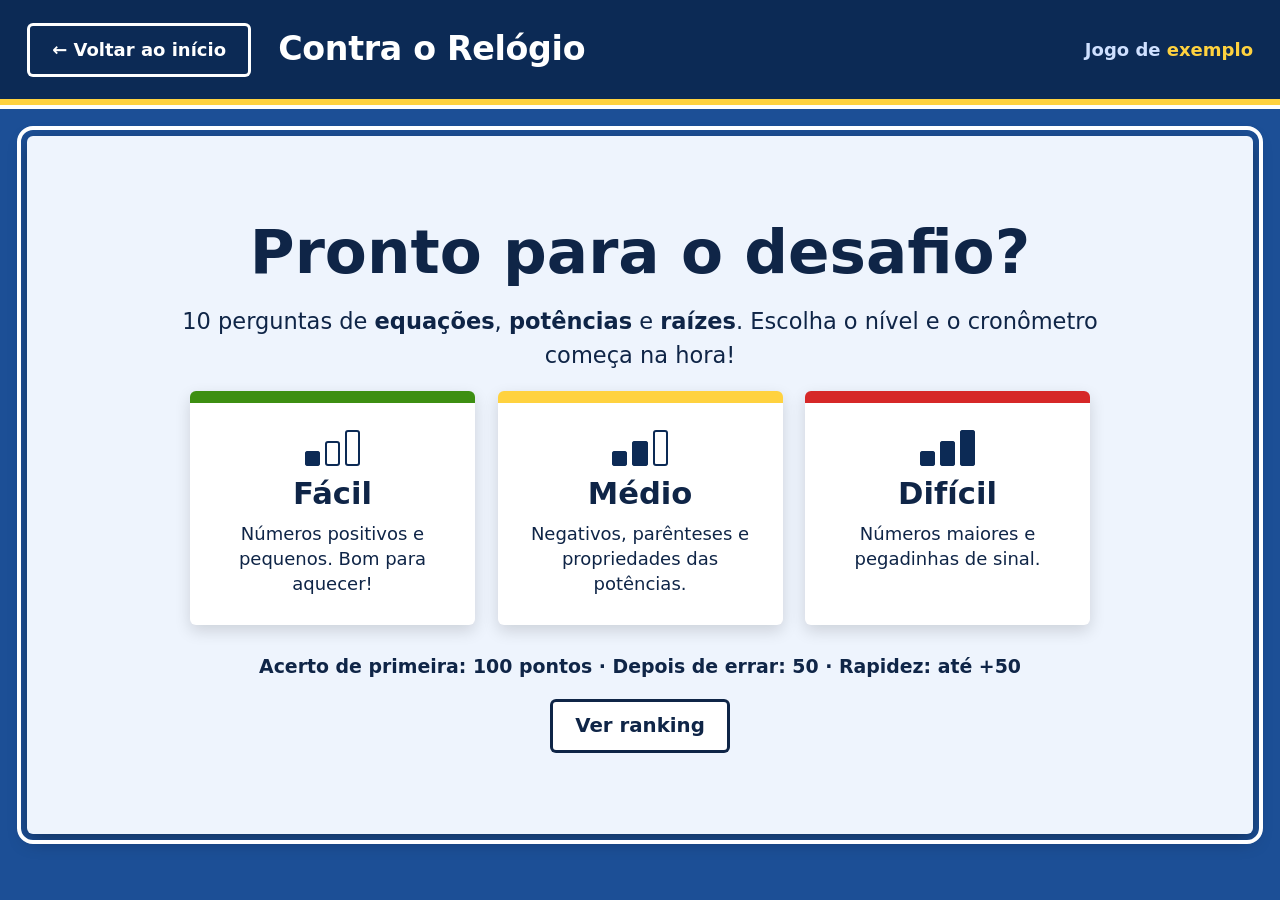
==== commit e8d53510: "Ranking guardado só no computador e pódio na página inicial - ranking-comum.js: recordes por jogo e " ====
--- a/jogos/exemplo-2/index.html
+++ b/jogos/exemplo-2/index.html
@@ -151,6 +151,16 @@
     .tela-centro p {
       margin: 0;
       font-size: 1.25rem;
+    }
+
+    .tela-centro h3 {
+      margin-top: 0.75rem;
+      font-size: 1.5rem;
+      font-weight: 900;
+    }
+
+    .tela-centro .dica-ranking {
+      font-size: 1rem;
     }
 
     .tela-centro .regras {
@@ -218,6 +228,20 @@
           </button>
         </div>
         <p class="regras">Acerto de primeira: 100 pontos · Depois de errar: 50 · Rapidez: até +50</p>
+        <button class="botao botao--secundario" id="verRanking">Ver ranking</button>
+      </div>
+
+      <!-- Tela do ranking (com abas dos níveis) -->
+      <div class="tela-centro" id="telaRanking" hidden>
+        <h2>Ranking</h2>
+        <p>Os 10 melhores deste computador.</p>
+        <div class="abas" role="tablist" aria-label="Nível do ranking">
+          <button class="aba" role="tab" data-aba="facil" aria-selected="false">Fácil</button>
+          <button class="aba" role="tab" data-aba="medio" aria-selected="false">Médio</button>
+          <button class="aba" role="tab" data-aba="dificil" aria-selected="false">Difícil</button>
+        </div>
+        <div id="tabelaRanking"></div>
+        <button class="botao" id="voltarDoRanking">Voltar</button>
       </div>
 
       <!-- Tela do jogo -->
@@ -247,6 +271,21 @@
         <h2 id="tituloFinal"></h2>
         <p id="textoFinal"></p>
         <p id="tempoFinal"></p>
+
+        <!-- Entrar no ranking: só se o aluno quiser -->
+        <div class="caixa-ranking" id="caixaRanking">
+          <label for="nick">Quer entrar no ranking?</label>
+          <p class="dica-ranking">Só se quiser. Use o primeiro nome ou um apelido, sem sobrenome.</p>
+          <div class="caixa-ranking__linha" id="linhaRanking">
+            <input class="campo" id="nick" maxlength="20" autocomplete="off" placeholder="Nome ou apelido">
+            <button class="botao" id="salvarRanking">Salvar</button>
+            <button class="botao botao--secundario" id="pularRanking">Agora não</button>
+          </div>
+          <p class="mensagem" id="mensagemRanking" hidden></p>
+        </div>
+
+        <h3 id="tituloRankingFinal">Ranking</h3>
+        <div id="rankingFinal"></div>
         <div class="botoes-final">
           <button class="botao" id="denovo">Jogar de novo</button>
           <button class="botao botao--secundario" id="mudarNivel">Mudar de nível</button>
@@ -256,12 +295,18 @@
     </section>
   </main>
 
+  <!-- Ranking guardado só neste computador (igual em todos os jogos) -->
+  <script src="../../ranking-comum.js"></script>
   <script>
     // ===== Configuração =====
     // Quantas perguntas de cada assunto (total: 10)
     const QUANTAS = { equacao: 4, potencia: 3, raiz: 3 };
     const TOTAL_PERGUNTAS = 10;
     const NOMES_DOS_NIVEIS = { facil: "Fácil", medio: "Médio", dificil: "Difícil" };
+
+    // Nome do jogo no ranking (cada jogo tem o seu)
+    const JOGO_ID = "exemplo-2";
+    const NOME_DO_JOGO = "Contra o Relógio";
 
     // ===== Elementos da página =====
     const el = (id) => document.getElementById(id);
@@ -275,6 +320,7 @@
     let inicio = 0;          // hora em que o jogo começou
     let cronometro = null;   // o relógio que atualiza a tela
     let pontos = 0;
+    let tempoDaPartida = 0;  // tempo total da última partida (para o ranking)
     let inicioPergunta = 0;  // hora em que a pergunta apareceu
 
     // ===== Ajudantes =====
@@ -751,8 +797,71 @@
       const seg = segundos % 60;
       el("tempoFinal").textContent =
         "Seu tempo: " + (min > 0 ? `${min} min e ` : "") + `${seg} s. Será que dá para ser mais rápido?`;
-      el("denovo").focus();
-    }
+      // Ranking: mostra a caixa para salvar e o ranking deste nível
+      tempoDaPartida = segundos;
+      el("nick").value = "";
+      el("linhaRanking").hidden = false;
+      el("caixaRanking").hidden = false;
+      el("mensagemRanking").hidden = true;
+      el("tituloRankingFinal").textContent = `Ranking · Nível ${NOMES_DOS_NIVEIS[nivel]}`;
+      Ranking.desenharTabela(el("rankingFinal"), JOGO_ID, nivel);
+    }
+
+    // ===== Ranking =====
+
+    function salvarNoRanking() {
+      const msg = el("mensagemRanking");
+      const conferido = Ranking.validarNick(el("nick").value);
+      msg.hidden = false;
+      if (!conferido.ok) {
+        msg.className = "mensagem mensagem--erro";
+        msg.textContent = conferido.erro;
+        return;
+      }
+      const nick = conferido.nick;
+      const r = Ranking.salvar({
+        jogo: JOGO_ID, nomeDoJogo: NOME_DO_JOGO, nivel, nick, pontos, tempo: tempoDaPartida,
+      });
+      if (!r.gravou) {
+        msg.className = "mensagem mensagem--erro";
+        msg.textContent = "Não deu para salvar neste navegador.";
+        return;
+      }
+      msg.className = "mensagem mensagem--acerto";
+      if (r.recorde && r.anterior) msg.textContent = `Novo recorde, ${nick}! Antes eram ${r.anterior.pontos} pontos.`;
+      else if (r.recorde) msg.textContent = `Pronto, ${nick}! Você entrou no ranking.`;
+      else msg.textContent = `Boa, ${nick}! Seu recorde continua ${r.atual.pontos} pontos.`;
+      el("linhaRanking").hidden = true; // salva só uma vez por partida
+      Ranking.desenharTabela(el("rankingFinal"), JOGO_ID, nivel, nick);
+    }
+
+    // Abre a tela do ranking na aba do nível escolhido
+    function abrirRanking(nivelDaAba) {
+      document.querySelectorAll(".aba").forEach((aba) => {
+        aba.setAttribute("aria-selected", aba.dataset.aba === nivelDaAba ? "true" : "false");
+      });
+      Ranking.desenharTabela(el("tabelaRanking"), JOGO_ID, nivelDaAba);
+    }
+
+    el("salvarRanking").addEventListener("click", salvarNoRanking);
+    el("nick").addEventListener("keydown", (e) => {
+      if (e.key === "Enter") salvarNoRanking();
+    });
+    el("pularRanking").addEventListener("click", () => {
+      el("caixaRanking").hidden = true;
+    });
+    el("verRanking").addEventListener("click", () => {
+      el("telaInicio").hidden = true;
+      el("telaRanking").hidden = false;
+      abrirRanking(nivel);
+    });
+    document.querySelectorAll(".aba").forEach((aba) => {
+      aba.addEventListener("click", () => abrirRanking(aba.dataset.aba));
+    });
+    el("voltarDoRanking").addEventListener("click", () => {
+      el("telaRanking").hidden = true;
+      el("telaInicio").hidden = false;
+    });
 
     function comecar() {
       perguntas = montarPartida();
--- a/estilo-comum.css
+++ b/estilo-comum.css
@@ -466,6 +466,128 @@
   .nivel__descricao { max-width: none; }
 }
 
+/* ---------- 9c. Ranking (tabela, campo do nome e abas dos níveis) ---------- */
+
+/* Caixa "Quer entrar no ranking?" */
+.caixa-ranking {
+  display: grid;
+  gap: 0.6rem;
+  width: 100%;
+  max-width: 34rem;
+  padding: 1.25rem;
+  border-radius: var(--canto);
+  background: var(--branco);
+  box-shadow: inset 0 0 0 3px var(--linha-piso-claro);
+  text-align: left;
+}
+
+.caixa-ranking label {
+  font-size: 1.2rem;
+  font-weight: 800;
+}
+
+.caixa-ranking__linha {
+  display: flex;
+  flex-wrap: wrap;
+  gap: 0.6rem;
+}
+
+.caixa-ranking__linha .campo {
+  flex: 1 1 12rem;
+}
+
+/* Campo de texto */
+.campo {
+  min-height: 3rem;
+  padding: 0.5rem 0.9rem;
+  border: 3px solid var(--azul-quadra);
+  border-radius: var(--canto);
+  background: var(--branco);
+  color: var(--texto-escuro);
+  font: inherit;
+  font-size: 1.1rem;
+}
+
+.campo::placeholder {
+  color: #5b6b86;
+}
+
+/* Abas Fácil / Médio / Difícil */
+.abas {
+  display: flex;
+  flex-wrap: wrap;
+  gap: 0.5rem;
+  justify-content: center;
+}
+
+.aba {
+  min-height: 2.75rem;
+  padding: 0.4rem 1.1rem;
+  border: 0;
+  border-radius: var(--canto);
+  background: var(--branco);
+  color: var(--texto-escuro);
+  font: inherit;
+  font-weight: 800;
+  cursor: pointer;
+  box-shadow: inset 0 0 0 3px var(--azul-quadra);
+}
+
+.aba[aria-selected="true"] {
+  background: var(--azul-noite);
+  color: var(--amarelo);
+  box-shadow: none;
+}
+
+/* Tabela do ranking */
+.ranking {
+  width: 100%;
+  max-width: 34rem;
+  border-collapse: collapse;
+  background: var(--branco);
+  border-radius: var(--canto);
+  overflow: hidden;
+  font-variant-numeric: tabular-nums;
+  text-align: left;
+}
+
+.ranking th {
+  background: var(--azul-noite);
+  color: var(--texto-claro);
+  font-weight: 800;
+  padding: 0.6rem 0.8rem;
+}
+
+.ranking td {
+  padding: 0.55rem 0.8rem;
+  border-top: 1px solid var(--linha-piso-claro);
+}
+
+.ranking td:first-child,
+.ranking th:first-child {
+  width: 3.5rem;
+  font-weight: 800;
+}
+
+.ranking td:nth-child(3),
+.ranking th:nth-child(3),
+.ranking td:nth-child(4),
+.ranking th:nth-child(4) {
+  text-align: right;
+}
+
+/* Linha de quem acabou de jogar */
+.ranking__voce td {
+  background: var(--amarelo);
+  font-weight: 800;
+}
+
+.ranking__vazio {
+  margin: 0;
+  padding: 1rem;
+  font-weight: 700;
+}
+
 /* ---------- 10. Rodapé ---------- */
 .rodape {
   max-width: var(--largura-max);
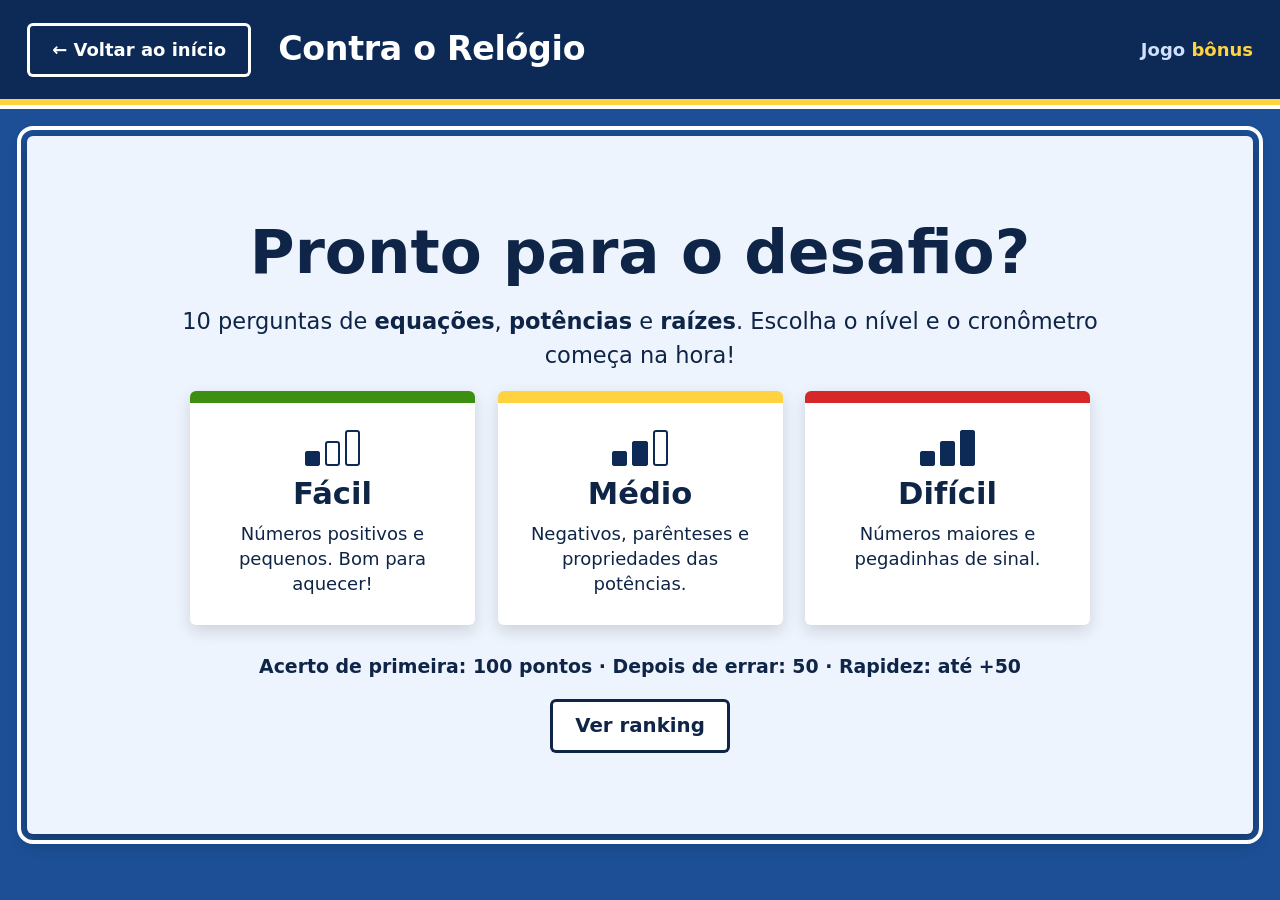
==== commit 80bd3d6e: "Jogos prontos em cima, em construção embaixo; jogos bônus; frações com contorno azul Co-Authored-By:" ====
--- a/jogos/exemplo-2/index.html
+++ b/jogos/exemplo-2/index.html
@@ -199,7 +199,7 @@
     <div class="cabecalho__dentro">
       <a class="botao botao--voltar" href="../../index.html">← Voltar ao início</a>
       <h1 class="cabecalho__titulo">Contra o Relógio</h1>
-      <p class="cabecalho__grupo">Jogo de <strong>exemplo</strong></p>
+      <p class="cabecalho__grupo">Jogo <strong>bônus</strong></p>
     </div>
   </header>
 
